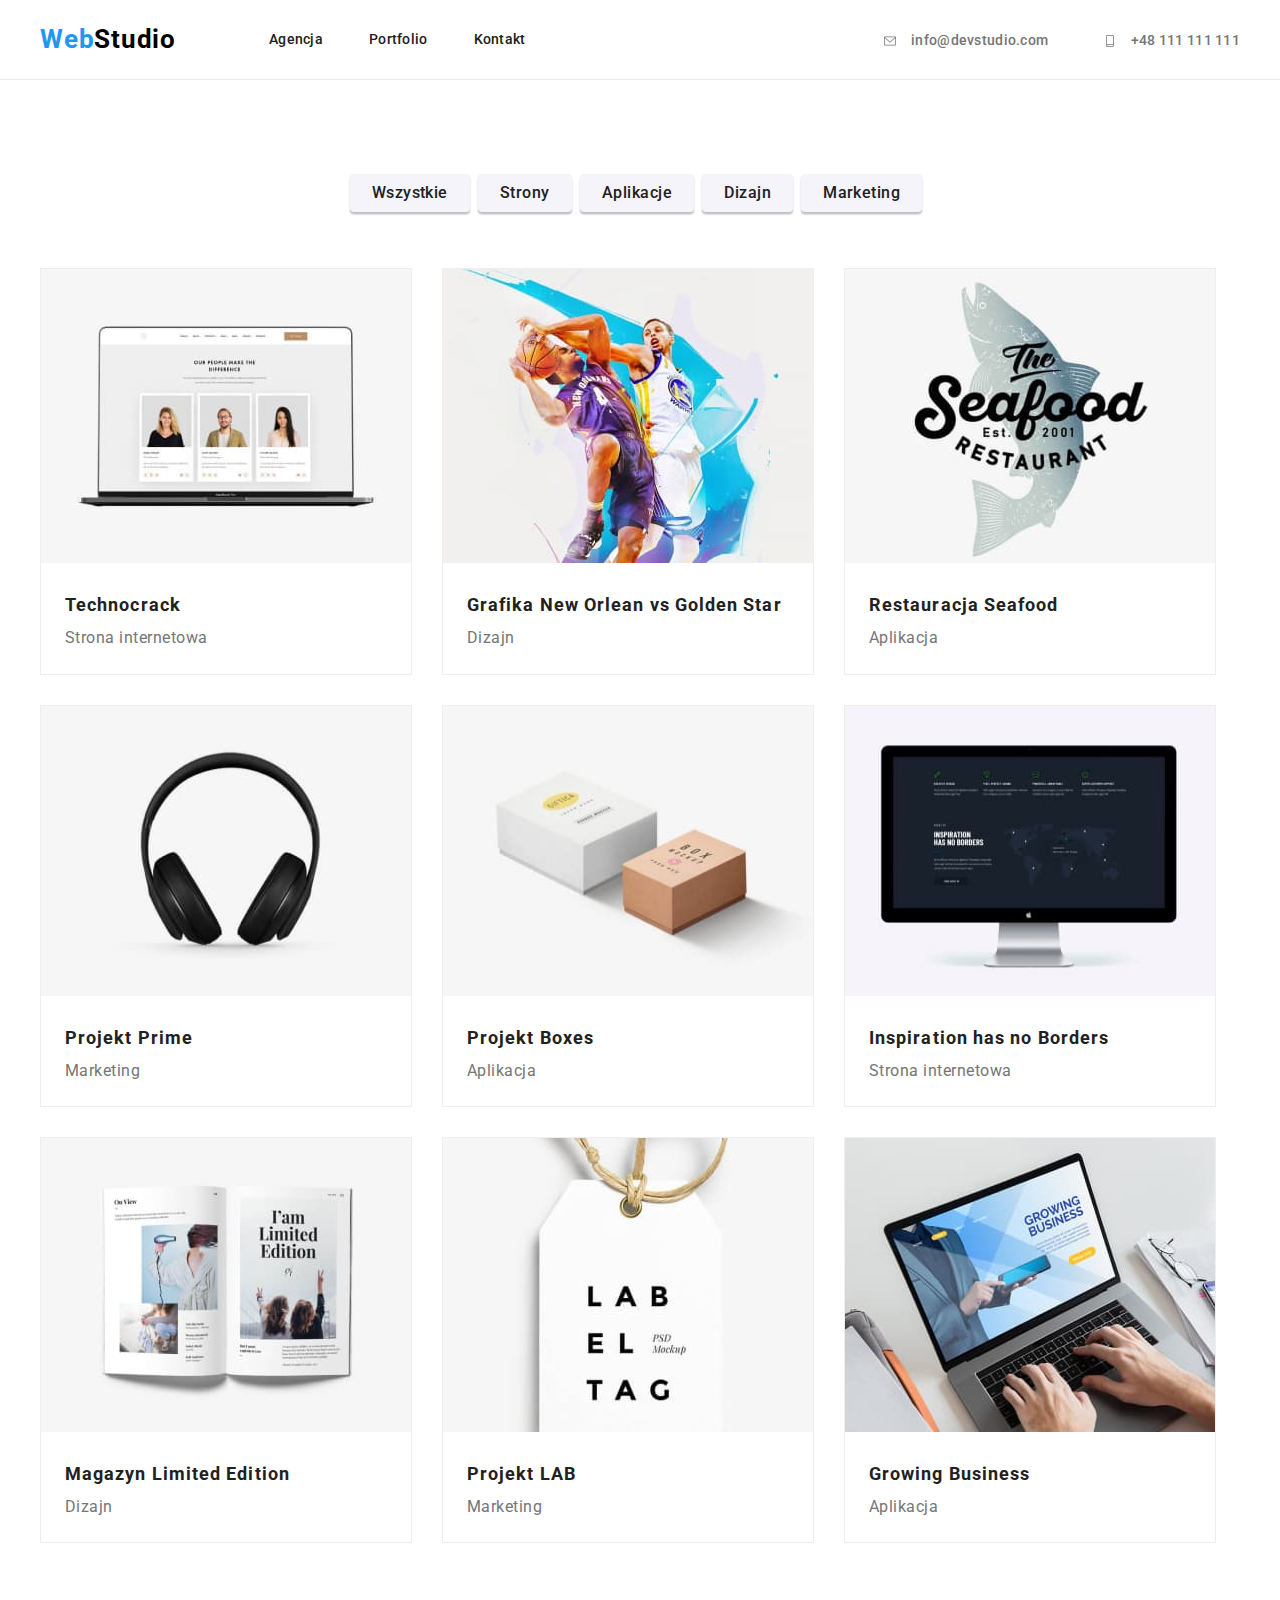
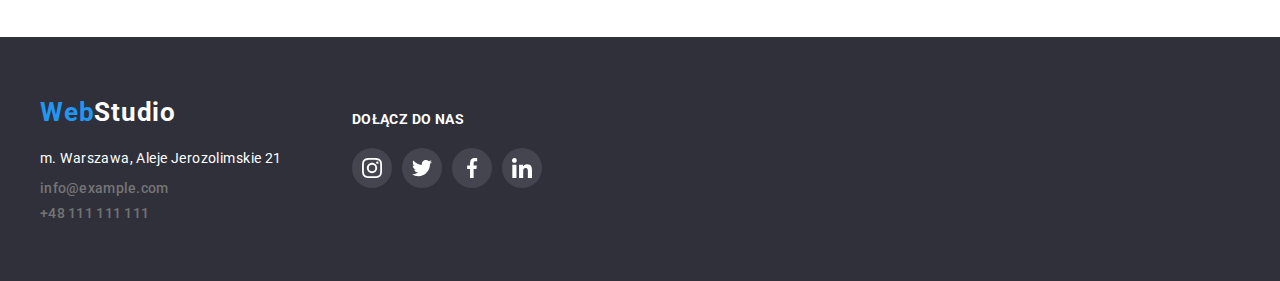
==== portfolio.html @ 6904df34 "first-edits" ====
<!DOCTYPE html>
<html lang="pl">
    <head>
        <title>Portfolio</title>
        <link rel="stylesheet" href="css/styles.css" />
        <link rel="preconnect" href="https://fonts.googleapis.com" />
        <link rel="preconnect" href="https://fonts.gstatic.com" crossorigin />
        <link
            href="https://fonts.googleapis.com/css2?family=Raleway:wght@700&family=Roboto:wght@400;500;700;900&display=swap"
            rel="stylesheet"
        />
    </head>
    <body>
        <header class="site-nav">
            <div class="main-container">
                <div class="header-wrapper header-container">
                    <!-- LOGO -->
                    <div class="logo-header">
                        <a
                            href="index.html"
                            target="_parent"
                            rel="noreferrer noopener"
                            class="links-format"
                            ><span class="blue-font">Web</span
                            ><span class="dark-grey">Studio</span></a
                        >
                        <!-- AGENCJA, PORTFOLIO, KONTAKT -->
                        <nav class="sub-pages">
                            <ul class="list-forsubpages">
                                <li>
                                    <a class="links-format display-links first-second-nav" href="#"
                                        >Agencja</a
                                    >
                                </li>
                                <li>
                                    <a
                                        class="links-format display-links first-second-nav"
                                        href="portfolio.html"
                                        target="_parent"
                                        rel="noreferrer noopener"
                                        >Portfolio</a
                                    >
                                </li>
                                <li>
                                    <a class="links-format display-links" href="#">Kontakt</a>
                                </li>
                            </ul>
                        </nav>
                    </div>
                    <!-- CONTACT DETAILS -->
                    <div>
                        <a class="contact-header display-links" href="mailto:info@devstudio.com">
                            <svg width="16" height="12" class="icon-header">
                                <use href="./images/icons.svg#icon-envelope"></use>
                            </svg>
                            info@devstudio.com
                        </a>

                        <a class="contact-header display-links phone" href="tel:+48111111111">
                            <svg width="16" height="12" class="icon-header">
                                <use href="./images/icons.svg#icon-smartphone"></use>
                            </svg>

                            +48 111 111 111</a
                        >
                    </div>
                </div>
            </div>
        </header>
        <main>
            <section>
                <div class="list-wrapper-portfolio main-container">
                    <ul class="list-portfolio">
                        <li>
                            <button type="button" class="button-services display-links-buttons">
                                <a class="test">Wszystkie</a>
                            </button>
                        </li>
                        <li>
                            <button type="button" class="button-services display-links-buttons">
                                <a>Strony</a>
                            </button>
                        </li>
                        <li>
                            <button type="button" class="button-services display-links-buttons">
                                <a>Aplikacje</a>
                            </button>
                        </li>
                        <li>
                            <button type="button" class="button-services display-links-buttons">
                                <a>Dizajn</a>
                            </button>
                        </li>
                        <li>
                            <button type="button" class="button-services display-links-buttons">
                                <a>Marketing</a>
                            </button>
                        </li>
                    </ul>
                </div>
            </section>
            <section>
                <div class="main-portfolio-wrapper main-container">
                    <picture class="sub-portfolio-wrapper">
                        <img alt="portfolio1" width="370" height="294" src="images/img-8.jpg" />
                        <div class="sub-portfolio">
                            <h3 class="portfolio-header">Technocrack</h3>
                            <p class="portfolio-title">Strona internetowa</p>
                        </div>
                    </picture>

                    <picture class="sub-portfolio-wrapper">
                        <img
                            alt="Product Designer"
                            width="370"
                            height="294"
                            src="images/img-9.jpg"
                        />
                        <div class="sub-portfolio">
                            <h3 class="portfolio-header">Grafika New Orlean vs Golden Star</h3>
                            <p class="portfolio-title">Dizajn</p>
                        </div>
                    </picture>

                    <picture class="sub-portfolio-wrapper">
                        <img
                            alt="Product Designer"
                            width="370"
                            height="294"
                            src="images/img-10.jpg"
                        />
                        <div class="sub-portfolio">
                            <h3 class="portfolio-header">Restauracja Seafood</h3>
                            <p class="portfolio-title">Aplikacja</p>
                        </div>
                    </picture>

                    <picture class="sub-portfolio-wrapper">
                        <img
                            alt="Product Designer"
                            width="370"
                            height="290"
                            src="images/img-11.jpg"
                        />
                        <div class="sub-portfolio">
                            <h3 class="portfolio-header">Projekt Prime</h3>
                            <p class="portfolio-title">Marketing</p>
                        </div>
                    </picture>

                    <picture class="sub-portfolio-wrapper">
                        <img
                            alt="Product Designer"
                            width="370"
                            height="290"
                            src="images/img-12.jpg"
                        />
                        <div class="sub-portfolio">
                            <h3 class="portfolio-header">Projekt Boxes</h3>
                            <p class="portfolio-title">Aplikacja</p>
                        </div>
                    </picture>

                    <picture class="sub-portfolio-wrapper">
                        <img
                            alt="Product Designer"
                            width="370"
                            height="290"
                            src="images/img-13.jpg"
                        />
                        <div class="sub-portfolio">
                            <h3 class="portfolio-header">Inspiration has no Borders</h3>
                            <p class="portfolio-title">Strona internetowa</p>
                        </div>
                    </picture>

                    <picture class="sub-portfolio-wrapper">
                        <img
                            alt="Product Designer"
                            width="370"
                            height="294"
                            src="images/img-14.jpg"
                        />
                        <div class="sub-portfolio">
                            <h3 class="portfolio-header">Magazyn Limited Edition</h3>
                            <p class="portfolio-title">Dizajn</p>
                        </div>
                    </picture>

                    <picture class="sub-portfolio-wrapper">
                        <img
                            alt="Product Designer"
                            width="370"
                            height="294"
                            src="images/img-15.jpg"
                        />
                        <div class="sub-portfolio">
                            <h3 class="portfolio-header">Projekt LAB</h3>
                            <p class="portfolio-title">Marketing</p>
                        </div>
                    </picture>

                    <picture class="sub-portfolio-wrapper">
                        <img
                            alt="Product Designer"
                            width="370"
                            height="294"
                            src="images/img-16.jpg"
                        />
                        <div class="sub-portfolio">
                            <h3 class="portfolio-header">Growing Business</h3>
                            <p class="portfolio-title">Aplikacja</p>
                        </div>
                    </picture>
                </div>
            </section>
        </main>
        <footer class="footer-wrapper">
            <div class="footer-layout main-container">
                <div class="footer-composition">
                    <section>
                        <a class="logo-footer" href="#"
                            ><span class="blue-font">Web</span
                            ><span class="white-font">Studio</span></a
                        >

                        <address class="address">
                            <div class="address-wrapper">
                                <a
                                    href="https://goo.gl/maps/4ub1VhQaPMGV6A3t7"
                                    target="_blank"
                                    class="links-format"
                                    ><span class="direct-address"
                                        >m. Warszawa, Aleje Jerozolimskie 21</span
                                    ></a
                                >
                            </div>

                            <div class="email-wrapper">
                                <a
                                    class="contact-footer display-links"
                                    href="mailto:info@example.com"
                                    >info@example.com</a
                                >
                            </div>
                            <div class="phone-wrapper">
                                <a class="contact-footer display-links" href="tel:+48111111111"
                                    >+48 111 111 111</a
                                >
                            </div>
                        </address>
                    </section>
                    <section class="footer-social-wrapper">
                        <div>
                            <a class="footer-social">dołącz do nas</a>
                        </div>

                        <div class="footer-social-list-wrapper">
                            <a class="social-icons-footer" href="#">
                                <svg width="20" height="20">
                                    <use href="./images/icons.svg#icon-instagram-2"></use>
                                </svg>
                            </a>
                            <a class="social-icons-footer" href="#">
                                <svg width="20" height="20">
                                    <use href="./images/icons.svg#icon-twitter-1"></use>
                                </svg>
                            </a>
                            <a class="social-icons-footer" href="#">
                                <svg width="20" height="20">
                                    <use href="./images/icons.svg#icon-facebook-1"></use>
                                </svg>
                            </a>
                            <a class="social-icons-footer" href="#">
                                <svg width="20" height="20">
                                    <use href="./images/icons.svg#icon-linkedin-1"></use>
                                </svg>
                            </a>
                        </div>
                    </section>
                </div>
            </div>
        </footer>
    </body>
</html>
---- css/styles.css ----
* {
    margin: 0;
    padding: 0;
}

body {
    font-family: 'Roboto', sans-serif;
    color: var(--standard-black);
}

.main-container {
    max-width: 1200px;
    margin: 0 auto;
    padding-left: 15px;
    padding-right: 15px;
}

.image-container {
    max-width: 1600px;
    max-height: 600px;
    margin: 0 auto;
}

.header-container {
    display: flex;
    justify-content: space-between;
    align-items: center;
}

.site-nav {
    border-bottom: 1px solid var(--light-grey-bottom-line);
}

.header-wrapper {
    padding-top: 24px;
    padding-bottom: 25px;
}

.logo-header {
    display: flex;
    align-items: center;
    text-decoration: none;
    font-size: 26px;
    font-weight: 700;
    line-height: 1.17;
    letter-spacing: 0.03em;
}

.sub-pages {
    font-size: 14px;
    font-weight: 500;
    line-height: 1.17;
    letter-spacing: 0.02em;
}

.list-forsubpages {
    list-style: none;
    display: flex;
    margin-left: 93px;
}

.list-portfolio {
    display: flex;
    list-style: none;
    justify-content: center;
}

.list {
    list-style: none;
    display: flex;
    gap: 30px;
}

.main-business-inner {
    margin-top: 30px;
    display: flex;
    gap: 30px;
    justify-content: center;
}

.team-header-inner {
    display: flex;
    gap: 30px;
    justify-content: center;
}

.first-second-nav {
    margin-right: 46px;
}

:root {
    --standard-blue: #2196f3;
    --standard-white: #ffffff;
    --standard-black: #212121;
    --dark-grey: #000000;
    --light-grey: #757575;
    --background-button-color: #f5f4fa;
    --background-black-color: #2f303a;
    --light-grey-bottom-line: #ececec;
    --portfolio-grey: #eeeeee;
}

.main-header-wrapper {
    background-image: linear-gradient(rgba(47, 48, 58, 0.4), rgba(47, 48, 58, 0.4)),
        url(../images/img-background.jpg);
}

.main-header {
    text-align: center;
    padding-top: 200px;
    padding-bottom: 280px;
}

.big-title {
    text-transform: uppercase;
    font-family: 'Roboto';
    font-style: normal;
    font-weight: 900;
    font-size: 44px;
    line-height: 1.36;
    letter-spacing: 0.06em;
    color: var(--standard-white);
}

.portfolio-header {
    font-size: 18px;
    font-weight: 700;
    line-height: 2;
    letter-spacing: 0.06em;
}

.lorem-impsum-header {
    font-weight: 700;
    font-size: 14px;
    line-height: 1.14;
    letter-spacing: 0.03em;
    text-transform: uppercase;
    padding-bottom: 10px;
}

.lorem-wording {
    font-size: 14px;
    line-height: 1.71;
    letter-spacing: 0.03em;
    color: var(--light-grey);
    padding-right: 30px;
}

.main-portfolio-wrapper {
    display: flex;
    flex-wrap: wrap;
    list-style: none;
    gap: 30px;
    margin-bottom: 94px;
}

.sub-portfolio-wrapper {
    border: 1px solid var(--portfolio-grey);
}

.sub-portfolio-wrapper:hover,
.sub-portfolio-wrapper:focus {
    box-shadow: 0px 1px 1px rgba(0, 0, 0, 0.12), 0px 4px 4px rgba(0, 0, 0, 0.06),
        1px 4px 6px rgba(0, 0, 0, 0.16);
}

.sub-portfolio {
    padding-left: 24px;
    padding-top: 20px;
    padding-bottom: 20px;
}

.main-business-wrapper {
    padding-bottom: 94px;
}

.main-business {
    font-weight: 700;
    font-size: 36px;
    line-height: 1.17;
    text-align: center;
    letter-spacing: 0.03em;
}

.team-header-wrapper {
    background: var(--background-button-color);
    padding-bottom: 94px;
}

.list-wrapper {
    padding-top: 94px;
    padding-bottom: 94px;
}

.list-wrapper-portfolio {
    padding-top: 94px;
    padding-bottom: 56px;
}

.team-header {
    font-weight: 700;
    font-size: 36px;
    line-height: 1.17;
    text-align: center;
    letter-spacing: 0.03em;
    padding-top: 94px;
    padding-bottom: 50px;
}

.team-player-wrapper-2 {
    padding-top: 30px;
}

.team-player-wrapper {
    background: var(--standard-white);
    border-radius: 0 0 4px 4px;
    box-shadow: 0px 1px 3px rgba(0, 0, 0, 0.12), 0px 1px 1px rgba(0, 0, 0, 0.14),
        0px 2px 1px rgba(0, 0, 0, 0.2);
}

.team-player {
    font-weight: 500;
    font-size: 16px;
    line-height: 1.19;
    text-align: center;
    letter-spacing: 0.03em;
}

.team-role {
    font-size: 16px;
    line-height: 1.19;
    text-align: center;
    letter-spacing: 0.03em;
    color: var(--light-grey);
    padding-top: 10px;
}

.portfolio-title {
    font-size: 16px;
    line-height: 1.88;
    color: var(--light-grey);
    letter-spacing: 0.03em;
}

.blue-font {
    color: var(--standard-blue);
}

.white-font {
    color: var(--standard-white);
}

.dark-grey {
    color: var(--dark-grey);
}

.links-format {
    text-decoration: none;
    color: var(--standard-black);
}

.button-order {
    font-family: 'Roboto', sans-serif;
    color: var(--standard-white);
    background: var(--standard-blue);
    border: none;
    font-size: 16px;
    font-weight: 500;
    line-height: 1.63;
    letter-spacing: 0.03em;
    cursor: pointer;
    margin-top: 30px;
    padding-top: 10px;
    padding-bottom: 10px;
    padding-left: 41px;
    padding-right: 41px;
}

.button-services {
    font-family: 'Roboto', sans-serif;
    color: var(--standard-black);
    background: var(--background-button-color);
    border: none;
    font-size: 16px;
    font-weight: 500;
    line-height: 1.63;
    letter-spacing: 0.03em;
    text-align: center;
    cursor: pointer;
    text-decoration: none;
    margin-right: 8px;
    padding-top: 6px;
    padding-bottom: 6px;
    padding-left: 22px;
    padding-right: 22px;
    box-shadow: 0px 3px 1px rgba(0, 0, 0, 0.1), 0px 1px 2px rgba(0, 0, 0, 0.08),
        0px 2px 2px rgba(0, 0, 0, 0.12);
    border-radius: 4px;
}

.display-links:hover,
.display-links:focus {
    color: var(--standard-blue);
}

.display-links-buttons:hover,
.display-links-buttons:focus {
    color: var(--standard-white);
    background: var(--standard-blue);
}

.display-links {
    transition: cubic-bezier(0.4, 0, 0.2, 1);
    transition-duration: 2s;
}

.footer-layout {
    padding-top: 60px;
    padding-bottom: 60px;
}

.footer-composition {
    display: flex;
}

.footer-wrapper {
    background: var(--background-black-color);
}

.footer-social {
    text-transform: uppercase;
    font-size: 14px;
    font-weight: 700;
    line-height: 1.17;
    letter-spacing: 0.03em;
    color: var(--standard-white);
}

.logo-footer {
    text-decoration: none;
    font-size: 26px;
    font-weight: 700;
    line-height: 1.17;
    letter-spacing: 0.03em;
}

.footer-social-wrapper {
    padding-top: 12px;
    padding-left: 70px;
}

.footer-social-list-wrapper {
    padding-top: 20px;
    display: flex;
    gap: 10px;
}

.address {
    font-size: 14px;
    font-style: normal;
    line-height: 1.71;
    letter-spacing: 0.03em;
    display: block;
}

.address-wrapper {
    padding-top: 20px;
}

.direct-address {
    color: var(--standard-white);
}

.contact-header {
    text-decoration: none;
    color: var(--light-grey);
    font-weight: 500;
    font-size: 14px;
    line-height: 16px;
    letter-spacing: 0.02em;
    margin: 0;
}

.contact-footer {
    text-decoration: none;
    color: var(--light-grey);
    font-weight: 500;
    font-size: 14px;
    line-height: 16px;
    letter-spacing: 0.02em;
    display: block;
}

.email-wrapper {
    padding-top: 9px;
}

.phone-wrapper {
    padding-top: 9px;
}

.phone {
    margin-left: 50px;
}

.icon-header {
    vertical-align: middle;
    fill: currentColor;
    margin-right: 10px;
}

.box-lorem-ipsum {
    background-color: var(--background-button-color);
    padding-top: 25px;
    padding-left: 102.34px;
    padding-bottom: 25px;
    margin-bottom: 30px;
    border-radius: 4px;
}

.box-nasz-zespol-social-icons {
    display: flex;
    justify-content: space-around;
    margin-left: 32px;
    margin-right: 32px;
    padding-bottom: 30px;
    padding-top: 16px;
}

.social-icons-our-team {
    fill: #afb1b8;
    cursor: pointer;
    width: 40px;
    height: 40px;
    display: flex;
    justify-content: center;
    align-items: center;
}

.social-icons-footer {
    fill: var(--standard-white);
    cursor: pointer;
    width: 40px;
    height: 40px;
    background-color: rgba(255, 255, 255, 0.1);
    border-radius: 50%;
    display: flex;
    justify-content: center;
    align-items: center;
}

.our-clients-wrapper {
    padding-top: 94px;
    padding-bottom: 94px;
}

.our-clients-title {
    font-weight: 700;
    font-size: 36px;
    line-height: 1.17;
    text-align: center;
    letter-spacing: 0.03em;
}

.our-clients-list {
    padding-top: 50px;
    list-style: none;
    display: flex;
    justify-content: space-around;
    gap: 30px;
}

.our-clients-list-item {
    border: 1px solid #afb1b8;
    width: 170px;
    height: 92px;
    display: flex;
    align-items: center;
    justify-content: center;
    fill: currentColor;
    color: #afb1b8;
    cursor: pointer;
}

.social-icons-our-team:hover,
.social-icons-our-team:focus {
    fill: var(--standard-white);
    background: var(--standard-blue);
    border-radius: 50%;
}

.social-icons-footer:hover,
.social-icons-footer:focus {
    fill: var(--standard-white);
    background: var(--standard-blue);
    border-radius: 50%;
}

.our-clients-list-item:hover {
    border-color: var(--standard-blue);
    fill: var(--standard-blue);
}

.is-hidden {
    opacity: 0;
    visibility: hidden;
    pointer-events: none;
}

.backdrop {
    position: fixed;
    left: 0;
    top: 0;
    width: 100%;
    height: 100%;
    background-color: rgba(0, 0, 0, 0.2);
}

.modal {
    position: absolute;
    top: 50%;
    left: 50%;
    box-shadow: 0px 1px 3px rgba(0, 0, 0, 0.12), 0px 1px 1px rgba(0, 0, 0, 0.14),
        0px 2px 1px rgba(0, 0, 0, 0.2);
    border-radius: 4px;
    transform: translate(-50%, -50%);
    width: 528px;
    min-height: 581px;
    background-color: var(--standard-white);
}

.close-btn {
    position: absolute;
    top: 8px;
    right: 8px;
    width: 30px;
    height: 30px;
    background-color: var(--standard-white);
    border: 1px solid rgba(0, 0, 0, 0.1);
    border-radius: 50px;
    cursor: pointer;
}
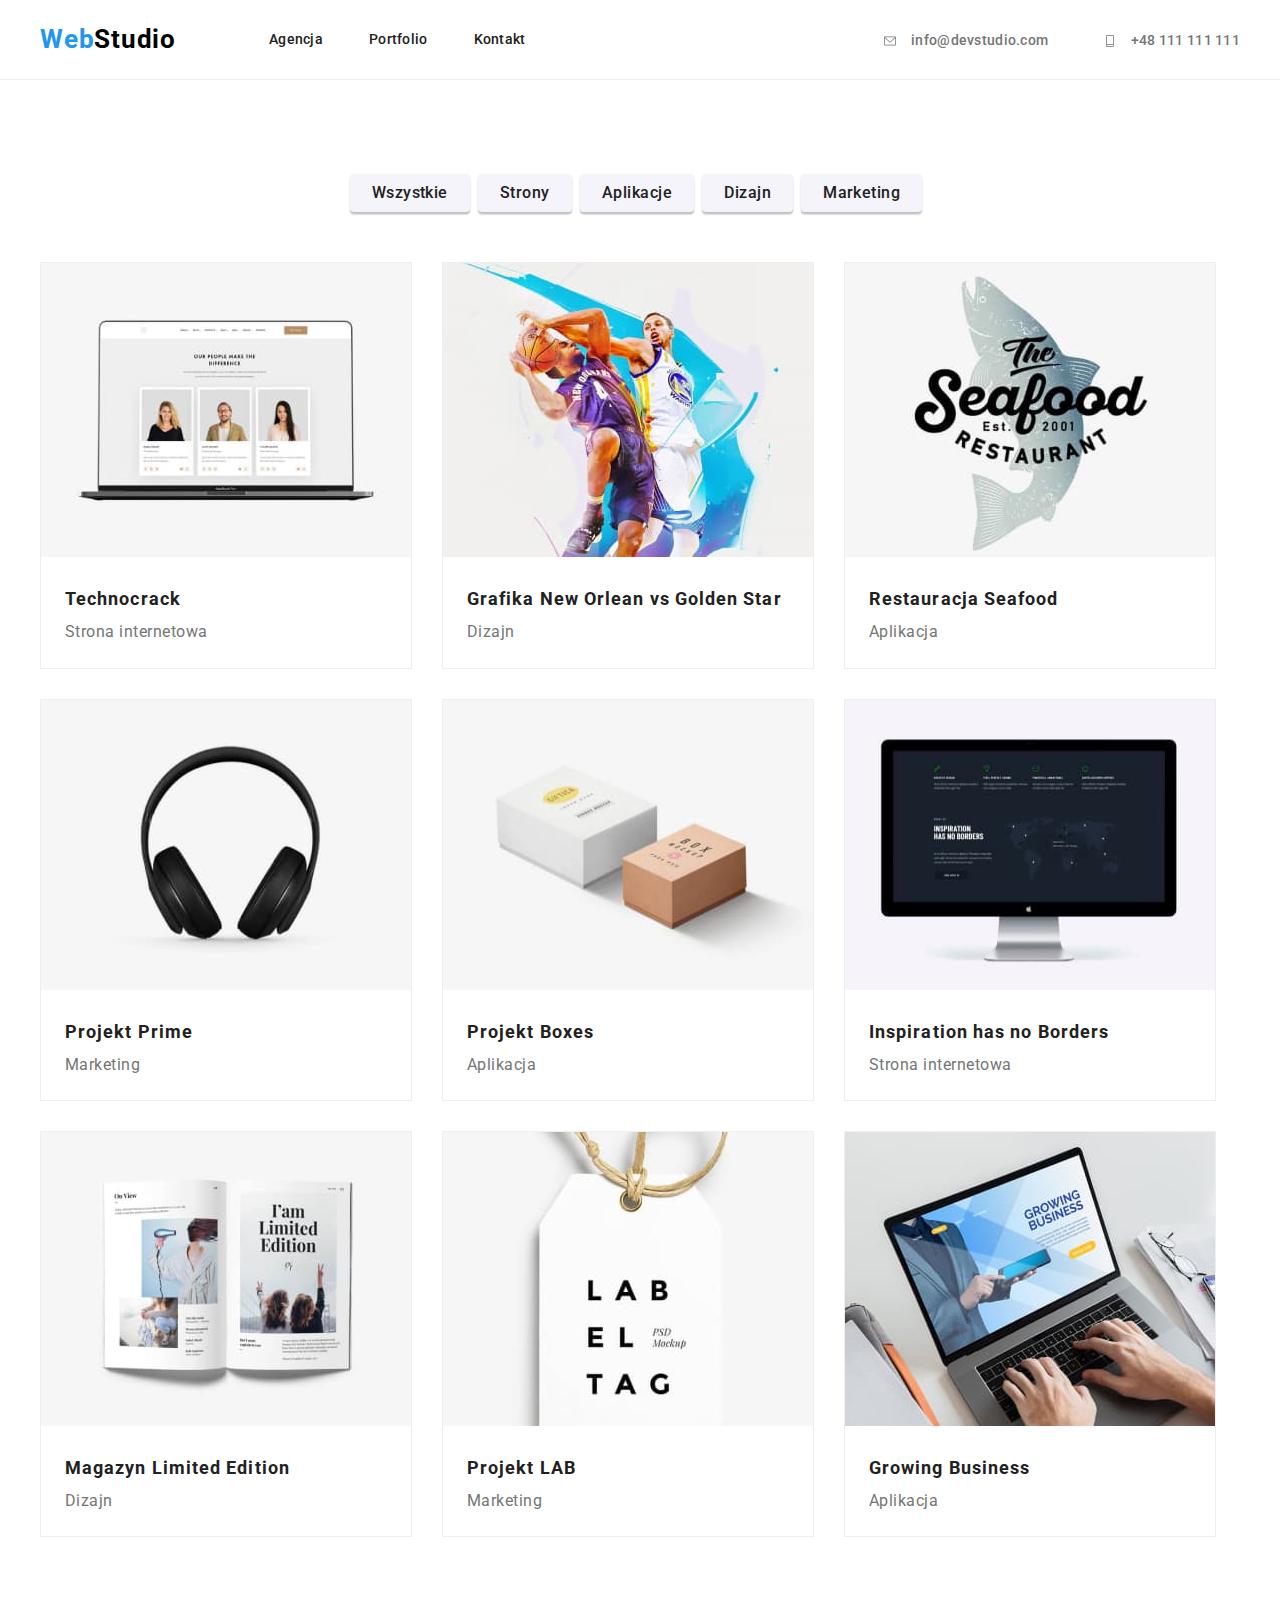
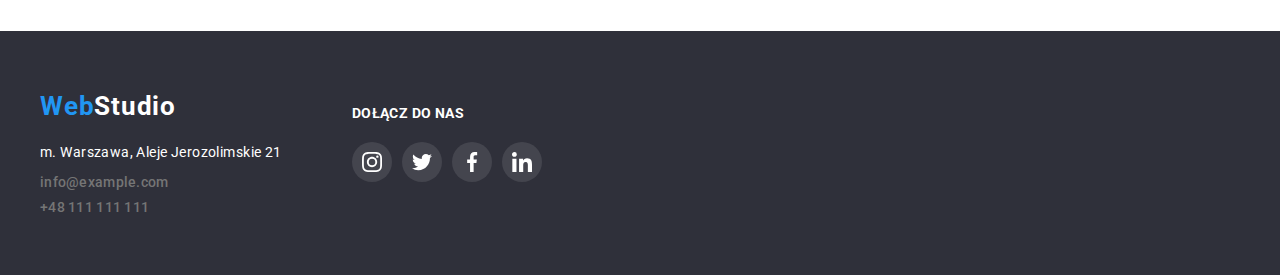
==== commit fcadac83: "edits" ====
--- a/portfolio.html
+++ b/portfolio.html
@@ -12,96 +12,91 @@
     </head>
     <body>
         <header class="site-nav">
-            <div class="main-container">
-                <div class="header-wrapper header-container">
-                    <!-- LOGO -->
-                    <div class="logo-header">
-                        <a
-                            href="index.html"
-                            target="_parent"
-                            rel="noreferrer noopener"
-                            class="links-format"
-                            ><span class="blue-font">Web</span
-                            ><span class="dark-grey">Studio</span></a
-                        >
-                        <!-- AGENCJA, PORTFOLIO, KONTAKT -->
-                        <nav class="sub-pages">
-                            <ul class="list-forsubpages">
-                                <li>
-                                    <a class="links-format display-links first-second-nav" href="#"
-                                        >Agencja</a
-                                    >
-                                </li>
-                                <li>
-                                    <a
-                                        class="links-format display-links first-second-nav"
-                                        href="portfolio.html"
-                                        target="_parent"
-                                        rel="noreferrer noopener"
-                                        >Portfolio</a
-                                    >
-                                </li>
-                                <li>
-                                    <a class="links-format display-links" href="#">Kontakt</a>
-                                </li>
-                            </ul>
-                        </nav>
-                    </div>
-                    <!-- CONTACT DETAILS -->
-                    <div>
-                        <a class="contact-header display-links" href="mailto:info@devstudio.com">
-                            <svg width="16" height="12" class="icon-header">
-                                <use href="./images/icons.svg#icon-envelope"></use>
-                            </svg>
-                            info@devstudio.com
-                        </a>
-
-                        <a class="contact-header display-links phone" href="tel:+48111111111">
-                            <svg width="16" height="12" class="icon-header">
-                                <use href="./images/icons.svg#icon-smartphone"></use>
-                            </svg>
-
-                            +48 111 111 111</a
-                        >
-                    </div>
+            <div class="header-wrapper header-container container">
+                <!-- LOGO -->
+                <div class="logo-header">
+                    <a
+                        href="index.html"
+                        target="_parent"
+                        rel="noreferrer noopener"
+                        class="links-format"
+                        ><span class="blue-font">Web</span><span class="dark-grey">Studio</span></a
+                    >
+                    <!-- AGENCJA, PORTFOLIO, KONTAKT -->
+                    <nav class="sub-pages">
+                        <ul class="list-forsubpages">
+                            <li>
+                                <a class="links-format display-links first-second-nav" href="#"
+                                    >Agencja</a
+                                >
+                            </li>
+                            <li>
+                                <a
+                                    class="links-format display-links first-second-nav"
+                                    href="portfolio.html"
+                                    target="_parent"
+                                    rel="noreferrer noopener"
+                                    >Portfolio</a
+                                >
+                            </li>
+                            <li>
+                                <a class="links-format display-links" href="#">Kontakt</a>
+                            </li>
+                        </ul>
+                    </nav>
+                </div>
+                <!-- CONTACT DETAILS -->
+                <div>
+                    <a class="contact-header display-links" href="mailto:info@devstudio.com">
+                        <svg width="16" height="12" class="icon-header">
+                            <use href="./images/icons.svg#icon-envelope"></use>
+                        </svg>
+                        info@devstudio.com
+                    </a>
+
+                    <a class="contact-header display-links phone" href="tel:+48111111111">
+                        <svg width="16" height="12" class="icon-header">
+                            <use href="./images/icons.svg#icon-smartphone"></use>
+                        </svg>
+
+                        +48 111 111 111</a
+                    >
                 </div>
             </div>
         </header>
-        <main>
-            <section>
-                <div class="list-wrapper-portfolio main-container">
-                    <ul class="list-portfolio">
-                        <li>
-                            <button type="button" class="button-services display-links-buttons">
-                                <a class="test">Wszystkie</a>
-                            </button>
-                        </li>
-                        <li>
-                            <button type="button" class="button-services display-links-buttons">
-                                <a>Strony</a>
-                            </button>
-                        </li>
-                        <li>
-                            <button type="button" class="button-services display-links-buttons">
-                                <a>Aplikacje</a>
-                            </button>
-                        </li>
-                        <li>
-                            <button type="button" class="button-services display-links-buttons">
-                                <a>Dizajn</a>
-                            </button>
-                        </li>
-                        <li>
-                            <button type="button" class="button-services display-links-buttons">
-                                <a>Marketing</a>
-                            </button>
-                        </li>
-                    </ul>
-                </div>
-            </section>
-            <section>
-                <div class="main-portfolio-wrapper main-container">
-                    <picture class="sub-portfolio-wrapper">
+        <main class="section">
+            <div class="container">
+                <ul class="list-portfolio">
+                    <li>
+                        <button type="button" class="button-services display-links-buttons">
+                            Wszystkie
+                        </button>
+                    </li>
+                    <li>
+                        <button type="button" class="button-services display-links-buttons">
+                            Strony
+                        </button>
+                    </li>
+                    <li>
+                        <button type="button" class="button-services display-links-buttons">
+                            Aplikacje
+                        </button>
+                    </li>
+                    <li>
+                        <button type="button" class="button-services display-links-buttons">
+                            Dizajn
+                        </button>
+                    </li>
+                    <li>
+                        <button type="button" class="button-services display-links-buttons">
+                            Marketing
+                        </button>
+                    </li>
+                </ul>
+
+                <div class="main-portfolio-wrapper">
+                    <picture class="sub-portfolio-wrapper" tabindex="0">
+                        <div></div>
                         <img alt="portfolio1" width="370" height="294" src="images/img-8.jpg" />
                         <div class="sub-portfolio">
                             <h3 class="portfolio-header">Technocrack</h3>
@@ -213,12 +208,12 @@
                         </div>
                     </picture>
                 </div>
-            </section>
+            </div>
         </main>
         <footer class="footer-wrapper">
-            <div class="footer-layout main-container">
+            <div class="footer-layout container">
                 <div class="footer-composition">
-                    <section>
+                    <div>
                         <a class="logo-footer" href="#"
                             ><span class="blue-font">Web</span
                             ><span class="white-font">Studio</span></a
@@ -249,8 +244,8 @@
                                 >
                             </div>
                         </address>
-                    </section>
-                    <section class="footer-social-wrapper">
+                    </div>
+                    <div class="footer-social-wrapper">
                         <div>
                             <a class="footer-social">dołącz do nas</a>
                         </div>
@@ -277,7 +272,7 @@
                                 </svg>
                             </a>
                         </div>
-                    </section>
+                    </div>
                 </div>
             </div>
         </footer>
--- a/css/styles.css
+++ b/css/styles.css
@@ -8,32 +8,21 @@
     color: var(--standard-black);
 }
 
-.main-container {
-    max-width: 1200px;
+.container {
+    width: 1200px;
     margin: 0 auto;
-    padding-left: 15px;
-    padding-right: 15px;
-}
-
-.image-container {
-    max-width: 1600px;
-    max-height: 600px;
-    margin: 0 auto;
-}
-
-.header-container {
+    padding: 0px 15px;
+}
+
+.site-nav {
+    border-bottom: 1px solid var(--light-grey-bottom-line);
+}
+
+.header-wrapper {
+    padding: 24px 0 25px;
     display: flex;
     justify-content: space-between;
     align-items: center;
-}
-
-.site-nav {
-    border-bottom: 1px solid var(--light-grey-bottom-line);
-}
-
-.header-wrapper {
-    padding-top: 24px;
-    padding-bottom: 25px;
 }
 
 .logo-header {
@@ -63,6 +52,7 @@
     display: flex;
     list-style: none;
     justify-content: center;
+    margin-bottom: 50px;
 }
 
 .list {
@@ -76,6 +66,29 @@
     display: flex;
     gap: 30px;
     justify-content: center;
+    position: relative;
+}
+
+.main-business-desc {
+    text-transform: uppercase;
+    color: var(--standard-white);
+    height: 16px;
+    font-weight: 700;
+    letter-spacing: 0.03em;
+    font-size: 14px;
+    z-index: 2;
+    display: flex;
+    justify-content: center;
+    padding-top: 27px;
+}
+
+.main-business-desc-box {
+    background-color: rgba(47, 48, 58, 0.8);
+    width: 370px;
+    height: 70px;
+    z-index: 1;
+    position: absolute;
+    top: 224px;
 }
 
 .team-header-inner {
@@ -100,15 +113,17 @@
     --portfolio-grey: #eeeeee;
 }
 
-.main-header-wrapper {
+.order {
     background-image: linear-gradient(rgba(47, 48, 58, 0.4), rgba(47, 48, 58, 0.4)),
         url(../images/img-background.jpg);
-}
-
-.main-header {
-    text-align: center;
-    padding-top: 200px;
-    padding-bottom: 280px;
+    background-repeat: no-repeat;
+    background-position: center;
+    background-color: var(--background-black-color);
+    text-align: center;
+}
+
+.section {
+    padding: 94px 0;
 }
 
 .big-title {
@@ -120,6 +135,7 @@
     line-height: 1.36;
     letter-spacing: 0.06em;
     color: var(--standard-white);
+    margin: 106px 252px 30px;
 }
 
 .portfolio-header {
@@ -151,7 +167,6 @@
     flex-wrap: wrap;
     list-style: none;
     gap: 30px;
-    margin-bottom: 94px;
 }
 
 .sub-portfolio-wrapper {
@@ -170,11 +185,11 @@
     padding-bottom: 20px;
 }
 
-.main-business-wrapper {
-    padding-bottom: 94px;
-}
-
 .main-business {
+    margin-top: -94px;
+}
+
+.main-business-title {
     font-weight: 700;
     font-size: 36px;
     line-height: 1.17;
@@ -182,29 +197,17 @@
     letter-spacing: 0.03em;
 }
 
-.team-header-wrapper {
+.team-header {
     background: var(--background-button-color);
-    padding-bottom: 94px;
-}
-
-.list-wrapper {
-    padding-top: 94px;
-    padding-bottom: 94px;
-}
-
-.list-wrapper-portfolio {
-    padding-top: 94px;
-    padding-bottom: 56px;
-}
-
-.team-header {
+}
+
+.team-header-title {
     font-weight: 700;
     font-size: 36px;
     line-height: 1.17;
     text-align: center;
     letter-spacing: 0.03em;
-    padding-top: 94px;
-    padding-bottom: 50px;
+    margin-bottom: 50px;
 }
 
 .team-player-wrapper-2 {
@@ -269,11 +272,8 @@
     line-height: 1.63;
     letter-spacing: 0.03em;
     cursor: pointer;
-    margin-top: 30px;
-    padding-top: 10px;
-    padding-bottom: 10px;
-    padding-left: 41px;
-    padding-right: 41px;
+    padding: 10px 41px;
+    margin-bottom: 106px;
 }
 
 .button-services {
@@ -309,9 +309,13 @@
     background: var(--standard-blue);
 }
 
-.display-links {
-    transition: cubic-bezier(0.4, 0, 0.2, 1);
+.display-links,
+.social-icons-our-team,
+.social-icons-footer,
+.our-clients-list-item {
+    transition-timing-function: cubic-bezier(0.4, 0, 0.2, 1);
     transition-duration: 2s;
+    transition-property: color, background-color, border-color, fill;
 }
 
 .footer-layout {
@@ -433,6 +437,7 @@
     width: 40px;
     height: 40px;
     display: flex;
+    border-radius: 50%;
     justify-content: center;
     align-items: center;
 }
@@ -485,7 +490,7 @@
 .social-icons-our-team:hover,
 .social-icons-our-team:focus {
     fill: var(--standard-white);
-    background: var(--standard-blue);
+    background-color: var(--standard-blue);
     border-radius: 50%;
 }
 
@@ -505,10 +510,15 @@
     opacity: 0;
     visibility: hidden;
     pointer-events: none;
+    transition: visibility 550ms cubic-bezier(0.4, 0, 0.2, 1),
+        opacity 550ms cubic-bezier(0.4, 0, 0.2, 1);
 }
 
 .backdrop {
     position: fixed;
+    display: flex;
+    align-items: center;
+    justify-content: center;
     left: 0;
     top: 0;
     width: 100%;
@@ -516,17 +526,20 @@
     background-color: rgba(0, 0, 0, 0.2);
 }
 
+.is-hidden .modal {
+    transform: translateY(-150%);
+}
+
 .modal {
-    position: absolute;
-    top: 50%;
-    left: 50%;
+    position: relative;
     box-shadow: 0px 1px 3px rgba(0, 0, 0, 0.12), 0px 1px 1px rgba(0, 0, 0, 0.14),
         0px 2px 1px rgba(0, 0, 0, 0.2);
     border-radius: 4px;
-    transform: translate(-50%, -50%);
+    transform: translateY(0);
     width: 528px;
     min-height: 581px;
     background-color: var(--standard-white);
+    transition: transform 500ms cubic-bezier(0.4, 0, 0.2, 1);
 }
 
 .close-btn {
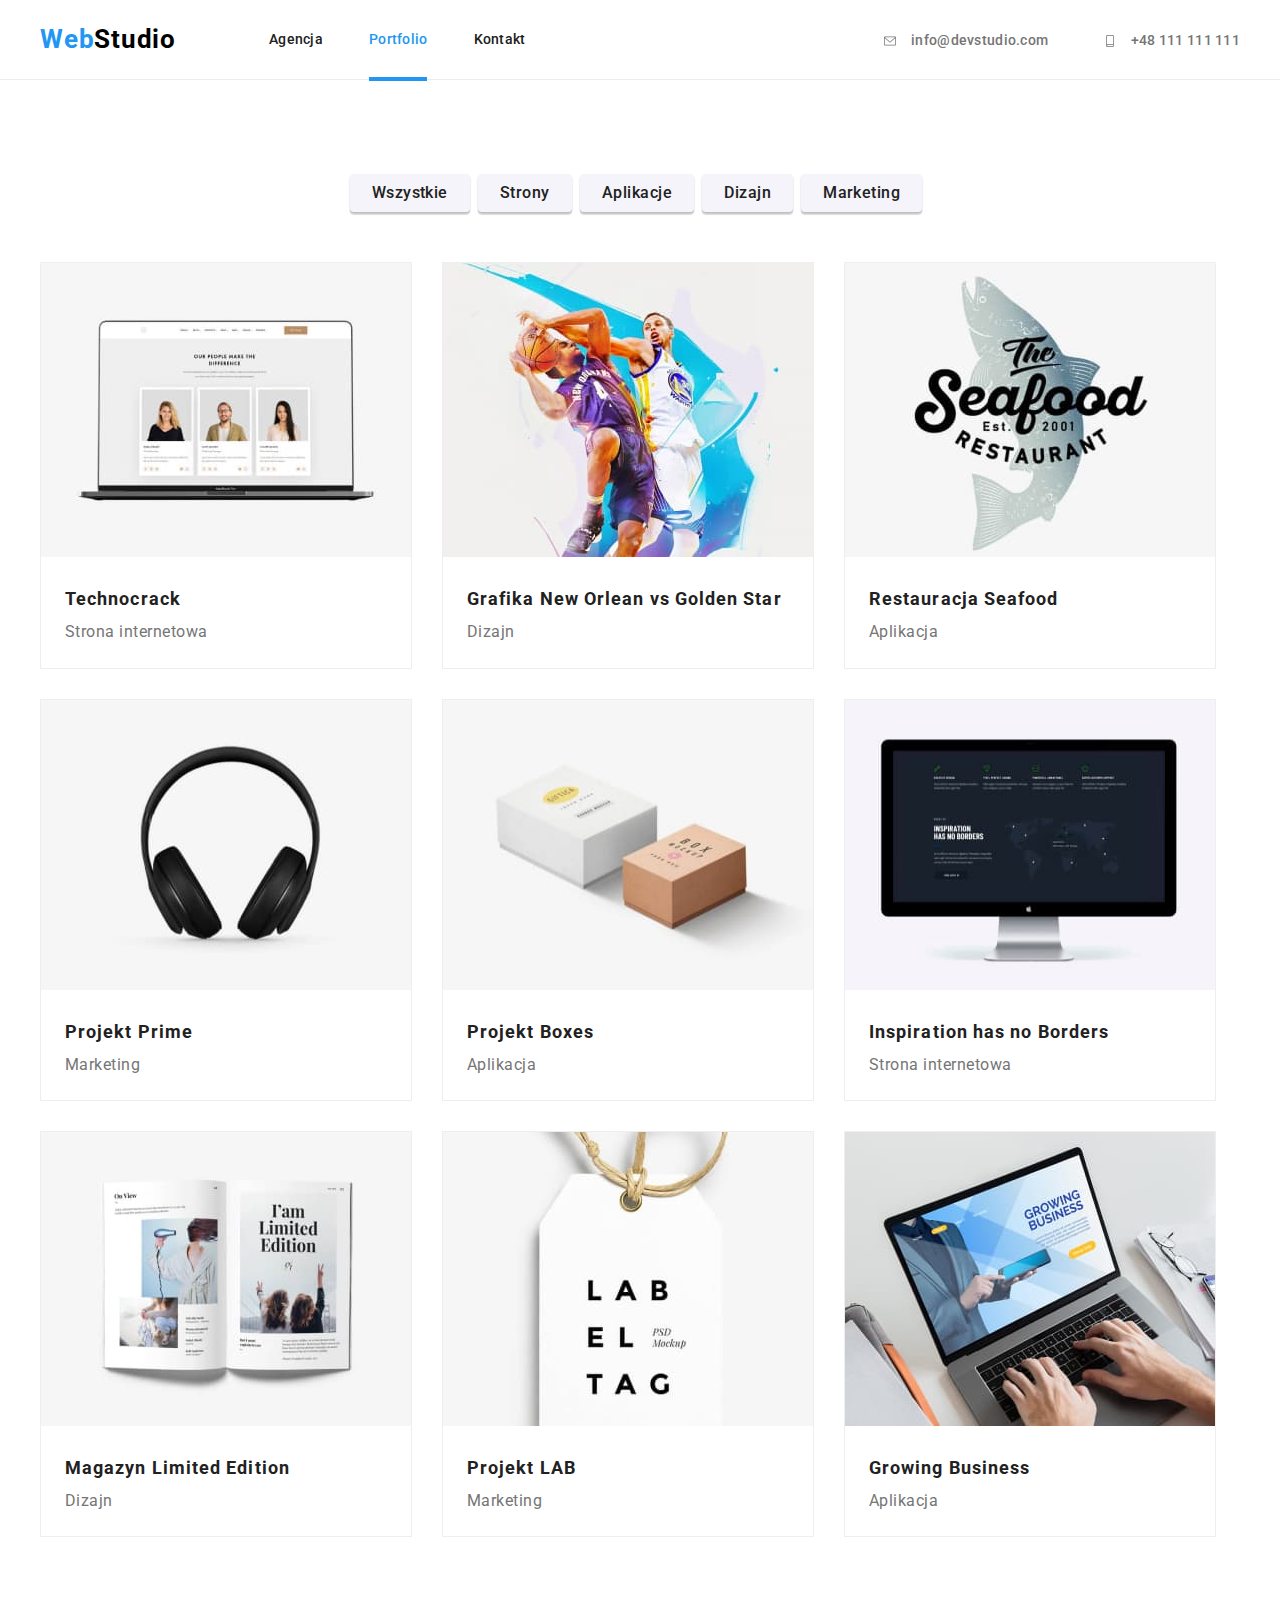
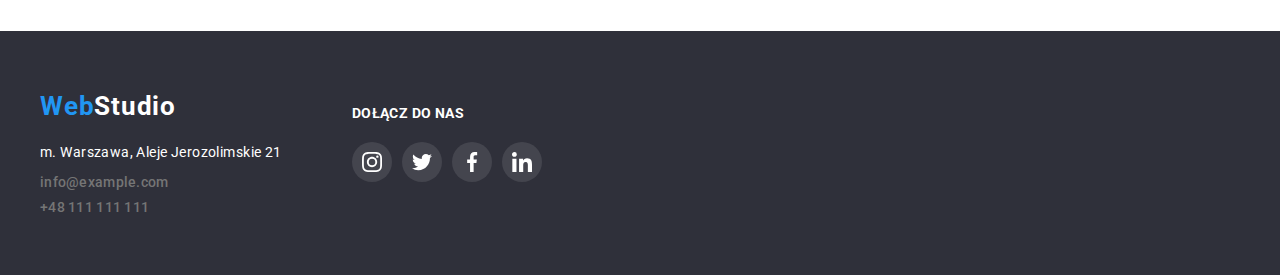
==== commit d8036194: "edit" ====
--- a/portfolio.html
+++ b/portfolio.html
@@ -26,13 +26,17 @@
                     <nav class="sub-pages">
                         <ul class="list-forsubpages">
                             <li>
-                                <a class="links-format display-links first-second-nav" href="#"
+                                <a
+                                    class="links-format display-links first-second-nav"
+                                    href="index.html"
+                                    target="_parent"
+                                    rel="noreferrer noopener"
                                     >Agencja</a
                                 >
                             </li>
                             <li>
                                 <a
-                                    class="links-format display-links first-second-nav"
+                                    class="links-format-portfolio-active display-links first-second-nav"
                                     href="portfolio.html"
                                     target="_parent"
                                     rel="noreferrer noopener"
@@ -96,15 +100,25 @@
 
                 <div class="main-portfolio-wrapper">
                     <picture class="sub-portfolio-wrapper" tabindex="0">
-                        <div></div>
-                        <img alt="portfolio1" width="370" height="294" src="images/img-8.jpg" />
+                        <div class="img-wrapper">
+                            <img alt="portfolio1" width="370" height="294" src="images/img-8.jpg" />
+                            <div class="overlay">
+                                <p class="overlay-text">
+                                    Technocrack jest popularną platformą wykorzystywaną do
+                                    rozpowszechniania koronawirusa. Firmy wykorzystują tę platformę
+                                    do celów szpiegowskich i ataków na niezabezpieczone serwery
+                                    konkurencji
+                                </p>
+                            </div>
+                        </div>
+
                         <div class="sub-portfolio">
                             <h3 class="portfolio-header">Technocrack</h3>
                             <p class="portfolio-title">Strona internetowa</p>
                         </div>
                     </picture>
 
-                    <picture class="sub-portfolio-wrapper">
+                    <picture class="sub-portfolio-wrapper" tabindex="0">
                         <img
                             alt="Product Designer"
                             width="370"
@@ -117,7 +131,7 @@
                         </div>
                     </picture>
 
-                    <picture class="sub-portfolio-wrapper">
+                    <picture class="sub-portfolio-wrapper" tabindex="0">
                         <img
                             alt="Product Designer"
                             width="370"
@@ -130,7 +144,7 @@
                         </div>
                     </picture>
 
-                    <picture class="sub-portfolio-wrapper">
+                    <picture class="sub-portfolio-wrapper" tabindex="0">
                         <img
                             alt="Product Designer"
                             width="370"
@@ -143,7 +157,7 @@
                         </div>
                     </picture>
 
-                    <picture class="sub-portfolio-wrapper">
+                    <picture class="sub-portfolio-wrapper" tabindex="0">
                         <img
                             alt="Product Designer"
                             width="370"
@@ -156,7 +170,7 @@
                         </div>
                     </picture>
 
-                    <picture class="sub-portfolio-wrapper">
+                    <picture class="sub-portfolio-wrapper" tabindex="0">
                         <img
                             alt="Product Designer"
                             width="370"
@@ -169,7 +183,7 @@
                         </div>
                     </picture>
 
-                    <picture class="sub-portfolio-wrapper">
+                    <picture class="sub-portfolio-wrapper" tabindex="0">
                         <img
                             alt="Product Designer"
                             width="370"
@@ -182,7 +196,7 @@
                         </div>
                     </picture>
 
-                    <picture class="sub-portfolio-wrapper">
+                    <picture class="sub-portfolio-wrapper" tabindex="0">
                         <img
                             alt="Product Designer"
                             width="370"
@@ -195,7 +209,7 @@
                         </div>
                     </picture>
 
-                    <picture class="sub-portfolio-wrapper">
+                    <picture class="sub-portfolio-wrapper" tabindex="0">
                         <img
                             alt="Product Designer"
                             width="370"
--- a/css/styles.css
+++ b/css/styles.css
@@ -40,12 +40,14 @@
     font-weight: 500;
     line-height: 1.17;
     letter-spacing: 0.02em;
+    position: relative;
 }
 
 .list-forsubpages {
     list-style: none;
     display: flex;
     margin-left: 93px;
+    align-items: center;
 }
 
 .list-portfolio {
@@ -76,19 +78,21 @@
     font-weight: 700;
     letter-spacing: 0.03em;
     font-size: 14px;
-    z-index: 2;
-    display: flex;
-    justify-content: center;
-    padding-top: 27px;
+    display: flex;
+    justify-content: center;
+    /* padding-top: 27px; */
+}
+
+.main-business-img {
+    position: relative;
 }
 
 .main-business-desc-box {
     background-color: rgba(47, 48, 58, 0.8);
-    width: 370px;
-    height: 70px;
-    z-index: 1;
+    width: 100%;
     position: absolute;
-    top: 224px;
+    bottom: 4px;
+    padding: 27px 27px;
 }
 
 .team-header-inner {
@@ -173,16 +177,44 @@
     border: 1px solid var(--portfolio-grey);
 }
 
+.img-wrapper {
+    position: relative;
+    overflow: hidden;
+}
+
 .sub-portfolio-wrapper:hover,
 .sub-portfolio-wrapper:focus {
     box-shadow: 0px 1px 1px rgba(0, 0, 0, 0.12), 0px 4px 4px rgba(0, 0, 0, 0.06),
         1px 4px 6px rgba(0, 0, 0, 0.16);
 }
 
+.img-wrapper:hover .overlay,
+.img-wrapper:focus .overlay {
+    transform: translateY(0);
+}
+
 .sub-portfolio {
     padding-left: 24px;
     padding-top: 20px;
     padding-bottom: 20px;
+}
+
+.overlay {
+    position: absolute;
+    top: 0;
+    width: 370px;
+    height: 298px;
+    background-color: #2196f3e5;
+    transform: translateY(100%);
+    transition: transform 250ms ease;
+}
+
+.overlay-text {
+    color: white;
+    padding: 49px 45px 49px 24px;
+    font-size: 18px;
+    font-weight: 400;
+    letter-spacing: 0.03em;
 }
 
 .main-business {
@@ -260,6 +292,34 @@
 .links-format {
     text-decoration: none;
     color: var(--standard-black);
+}
+
+.links-format-agency-active {
+    text-decoration: none;
+    color: var(--standard-blue);
+}
+
+.links-format-agency-active::after {
+    content: '';
+    position: absolute;
+    width: 53px;
+    border-bottom: 4px solid var(--standard-blue);
+    bottom: -34px;
+    display: flex;
+}
+
+.links-format-portfolio-active {
+    text-decoration: none;
+    color: var(--standard-blue);
+}
+
+.links-format-portfolio-active::after {
+    content: '';
+    position: absolute;
+    width: 58px;
+    border-bottom: 4px solid var(--standard-blue);
+    bottom: -34px;
+    display: flex;
 }
 
 .button-order {
@@ -314,7 +374,7 @@
 .social-icons-footer,
 .our-clients-list-item {
     transition-timing-function: cubic-bezier(0.4, 0, 0.2, 1);
-    transition-duration: 2s;
+    transition-duration: 250ms;
     transition-property: color, background-color, border-color, fill;
 }
 
